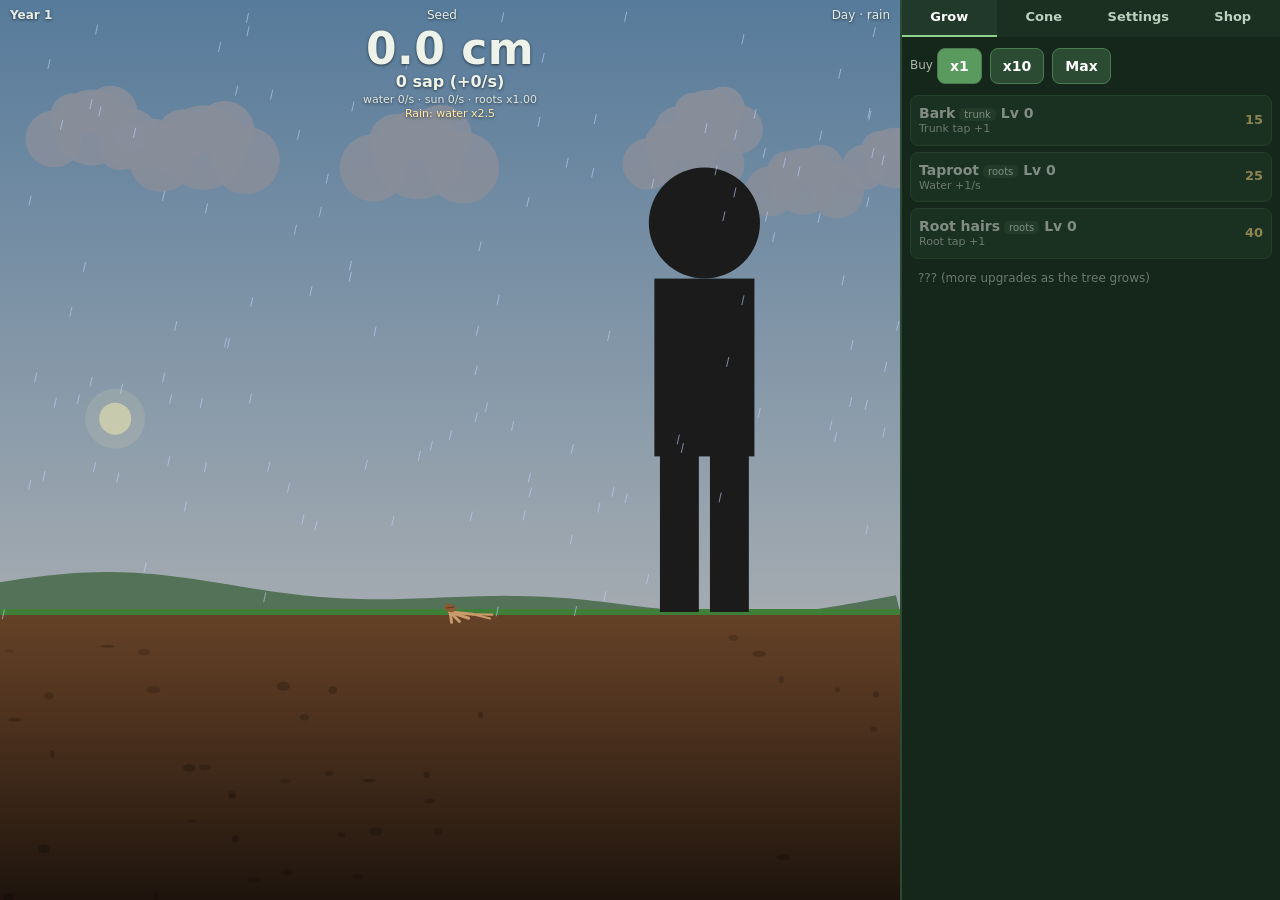
==== index.html @ 0aee3569 "Play build v0.1 (src 178bbb3)" ====
<!doctype html>
<html lang="en">
<head>
<meta charset="utf-8">
<meta name="viewport" content="width=device-width,initial-scale=1,maximum-scale=1,user-scalable=no,viewport-fit=cover">
<meta name="theme-color" content="#14331f">
<link rel="icon" href="data:,">
<title>Sequoia Idle (prototype)</title>
<style>
*{box-sizing:border-box;-webkit-tap-highlight-color:transparent}
html,body{margin:0;height:100%;background:#0e1a12;color:#eef3ea;font:14px/1.3 system-ui,-apple-system,Segoe UI,Roboto,sans-serif;overflow:hidden;overscroll-behavior:none}
#app{display:flex;flex-direction:column;height:100%;height:100dvh}
#stage{position:relative;flex:1 1 auto;min-height:0;touch-action:manipulation;user-select:none;-webkit-user-select:none}
#cv{position:absolute;inset:0;width:100%;height:100%;display:block;cursor:pointer}
#hud{position:absolute;left:0;right:0;top:0;padding:8px 10px calc(8px);padding-top:max(8px,env(safe-area-inset-top));pointer-events:none;text-shadow:0 1px 3px #0009;text-align:center}
#hud .row{display:flex;justify-content:space-between;gap:6px;font-size:12px;opacity:.95}
#height{font-size:34px;font-weight:800;letter-spacing:.5px;line-height:1.05;margin-top:2px}
#year{font-weight:700}
#sap{font-size:16px;font-weight:700}
#rates{font-size:11px;opacity:.9}
#tags{font-size:11px;color:#ffe9a8;min-height:14px}
#panel{flex:0 0 42%;max-height:42%;display:flex;flex-direction:column;background:#15261a;border-top:2px solid #2c4a31;min-height:0}
#tabs{display:flex;flex:0 0 auto}
#tabs button{flex:1;padding:9px 2px;border:0;background:#1b3021;color:#bcd0bd;font:inherit;font-weight:700;font-size:13px;border-bottom:2px solid transparent}
#tabs button.on{color:#fff;border-bottom-color:#8fd18f;background:#20392a}
.view{flex:1 1 auto;overflow-y:auto;padding:8px;display:none;-webkit-overflow-scrolling:touch}
.view.on{display:block}
.u{display:flex;align-items:center;gap:8px;width:100%;text-align:left;margin:0 0 6px;padding:8px;border-radius:8px;border:1px solid #33583a;background:#203a27;color:#eef3ea;font:inherit;touch-action:manipulation}
.u:disabled{opacity:.5}
.u .n{font-weight:700}
.u .d{font-size:11px;opacity:.8}
.u .m{flex:1;min-width:0}
.u .c{font-weight:700;color:#ffe08a;white-space:nowrap;text-align:right;font-size:13px}
.u .k{font-size:10px;padding:1px 5px;border-radius:5px;background:#2f5136;margin-left:4px;font-weight:400}
.lock{opacity:.4;font-size:12px;padding:6px 8px}
.btn{padding:8px 12px;border-radius:8px;border:1px solid #4b7a52;background:#2b4c33;color:#fff;font:inherit;font-weight:700;margin:3px 4px 3px 0;touch-action:manipulation}
.btn.on{background:#5a9a5f}
.seg{display:flex;gap:4px;margin-bottom:8px;align-items:center;flex-wrap:wrap}
textarea{width:100%;height:64px;background:#0f1d13;color:#dfe;border:1px solid #33583a;border-radius:6px;font:11px monospace}
.muted{opacity:.7;font-size:12px}
h3{margin:6px 0;font-size:14px}
label{display:flex;gap:8px;align-items:center;margin:6px 0}
#modal{position:fixed;inset:0;background:#0009;display:none;align-items:center;justify-content:center;z-index:9;padding:16px}
#modal .box{background:#1b3021;border:2px solid #4b7a52;border-radius:12px;padding:16px;max-width:320px;width:100%;text-align:center}
@media (min-width:900px){
 #app{flex-direction:row}
 #panel{flex:0 0 380px;max-height:none;border-top:0;border-left:2px solid #2c4a31}
 #height{font-size:44px}
}
@media (max-height:560px) and (max-width:899px){#panel{flex-basis:46%;max-height:46%}#height{font-size:26px}}
</style>
</head>
<body>
<div id="app">
 <div id="stage">
  <canvas id="cv"></canvas>
  <div id="hud">
   <div class="row"><span id="year">Year 1</span><span id="stg">Seed</span><span id="wx">Day</span></div>
   <div id="height">1 cm</div>
   <div id="sap">0</div>
   <div id="rates"></div>
   <div id="tags"></div>
  </div>
 </div>
 <div id="panel">
  <div id="tabs"><button data-t="grow" class="on">Grow</button><button data-t="cone">Cone</button><button data-t="set">Settings</button><button data-t="shop">Shop</button></div>
  <div class="view on" id="v-grow"></div>
  <div class="view" id="v-cone"></div>
  <div class="view" id="v-set"></div>
  <div class="view" id="v-shop"><h3>Shop</h3><p class="muted">Placeholder. No shop or ads in this build.</p></div>
 </div>
</div>
<div id="modal"><div class="box"><div id="mtext"></div><button class="btn" id="mok">OK</button></div></div>
<script src="main.js"></script>
</body>
</html>
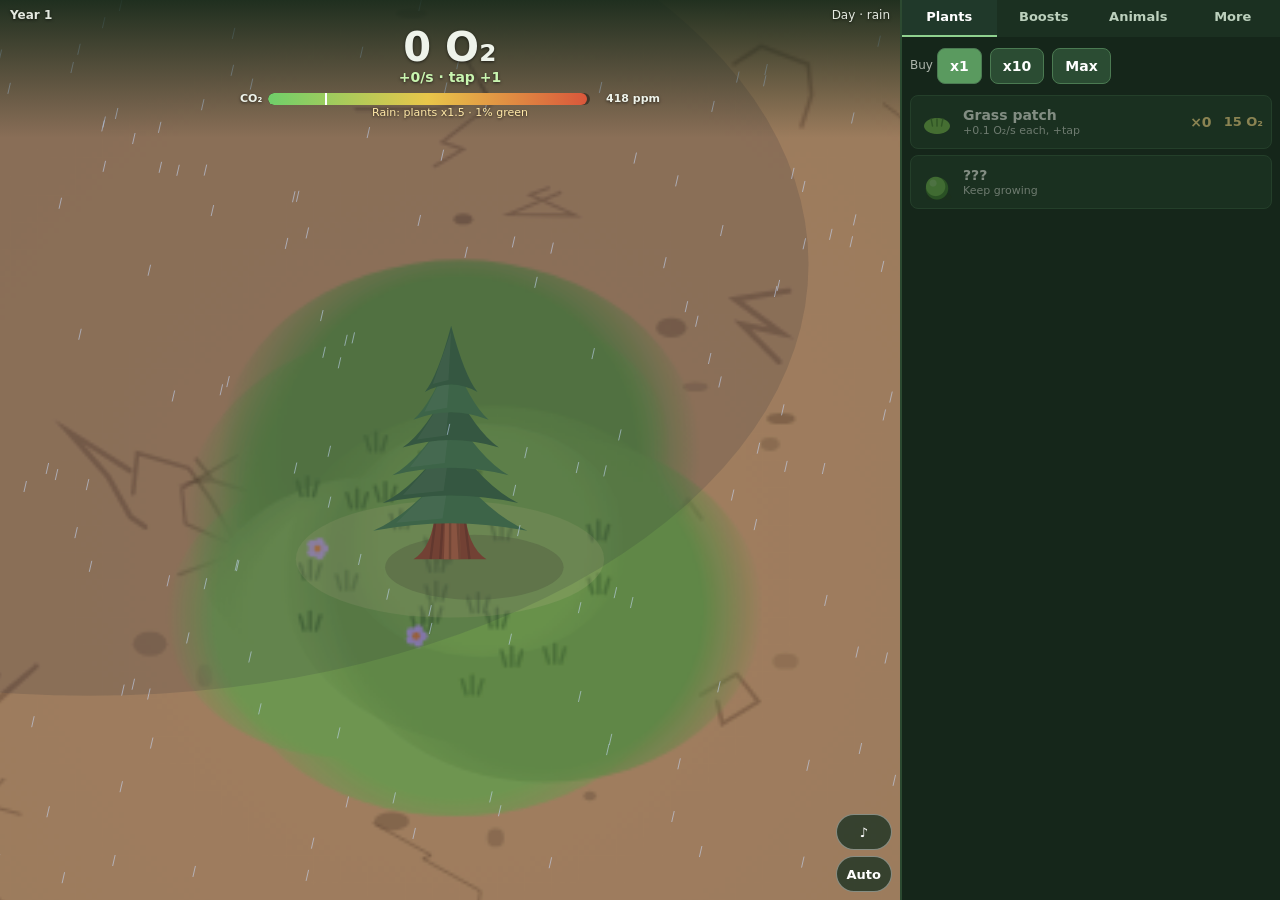
==== commit 5fb32aa2: "Play build v0.2 forest (src d348673)" ====
--- a/index.html
+++ b/index.html
@@ -5,16 +5,32 @@
 <meta name="viewport" content="width=device-width,initial-scale=1,maximum-scale=1,user-scalable=no,viewport-fit=cover">
 <meta name="theme-color" content="#14331f">
 <link rel="icon" href="data:,">
-<title>Sequoia Idle (prototype)</title>
+<title>Sequoia Idle v0.2 (prototype)</title>
 <style>
 *{box-sizing:border-box;-webkit-tap-highlight-color:transparent}
 html,body{margin:0;height:100%;background:#0e1a12;color:#eef3ea;font:14px/1.3 system-ui,-apple-system,Segoe UI,Roboto,sans-serif;overflow:hidden;overscroll-behavior:none}
 #app{display:flex;flex-direction:column;height:100%;height:100dvh}
 #stage{position:relative;flex:1 1 auto;min-height:0;touch-action:manipulation;user-select:none;-webkit-user-select:none}
-#cv{position:absolute;inset:0;width:100%;height:100%;display:block;cursor:pointer}
-#hud{position:absolute;left:0;right:0;top:0;padding:8px 10px calc(8px);padding-top:max(8px,env(safe-area-inset-top));pointer-events:none;text-shadow:0 1px 3px #0009;text-align:center}
+#cv{position:absolute;inset:0;width:100%;height:100%;display:block;cursor:pointer;touch-action:none}
+#hud{position:absolute;left:0;right:0;top:0;padding:8px 10px 18px;padding-top:max(8px,env(safe-area-inset-top));pointer-events:none;text-shadow:0 1px 3px #0009;text-align:center}
 #hud .row{display:flex;justify-content:space-between;gap:6px;font-size:12px;opacity:.95}
-#height{font-size:34px;font-weight:800;letter-spacing:.5px;line-height:1.05;margin-top:2px}
+#o2{font-size:32px;font-weight:900;line-height:1.05;margin-top:2px}
+#rate{font-size:14px;font-weight:700;color:#c9f5b0}
+#co2{display:flex;align-items:center;gap:6px;margin:6px auto 0;max-width:420px;font-size:11px;font-weight:800}
+#co2 .bar{position:relative;flex:1;height:12px;border-radius:6px;background:#0006;overflow:hidden}
+#co2f{position:absolute;left:0;top:0;bottom:0;border-radius:6px;background:linear-gradient(90deg,#6fcf6a,#e9c64a 50%,#d9573b)}
+#co2 .goal{position:absolute;left:0;top:0;bottom:0;width:2px;background:#fff}
+#ppm{min-width:64px;text-align:right}
+#btns{position:absolute;right:8px;bottom:8px;display:flex;flex-direction:column;gap:6px}
+.fb{min-width:44px;height:36px;border-radius:18px;border:1px solid #fff6;background:#1d3324cc;color:#fff;font:700 13px system-ui,sans-serif;padding:0 10px}
+.fb.off{opacity:.5;text-decoration:line-through}
+#toast{position:absolute;left:50%;top:38%;transform:translate(-50%,-50%) scale(.8);background:#1d3324ee;border:2px solid #ffe066;color:#ffe066;padding:10px 16px;border-radius:14px;font-weight:900;font-size:16px;opacity:0;transition:all .3s;pointer-events:none;text-align:center;white-space:nowrap}
+#toast.on{opacity:1;transform:translate(-50%,-50%) scale(1)}
+.u canvas{width:36px;height:36px;flex:0 0 36px}
+.u .cnt{font-weight:900;color:#ffe08a;margin-right:4px}
+.animal{display:flex;gap:8px;align-items:center;padding:6px 8px;border-radius:8px;background:#203a27;margin-bottom:6px}
+#hud{background:linear-gradient(#142819e6,#14281900)}
+
 #year{font-weight:700}
 #sap{font-size:16px;font-weight:700}
 #rates{font-size:11px;opacity:.9}
@@ -45,9 +61,9 @@
 @media (min-width:900px){
  #app{flex-direction:row}
  #panel{flex:0 0 380px;max-height:none;border-top:0;border-left:2px solid #2c4a31}
- #height{font-size:44px}
+ #o2{font-size:40px}
 }
-@media (max-height:560px) and (max-width:899px){#panel{flex-basis:46%;max-height:46%}#height{font-size:26px}}
+@media (max-height:560px) and (max-width:899px){#panel{flex-basis:46%;max-height:46%}#o2{font-size:24px}}
 </style>
 </head>
 <body>
@@ -55,19 +71,21 @@
  <div id="stage">
   <canvas id="cv"></canvas>
   <div id="hud">
-   <div class="row"><span id="year">Year 1</span><span id="stg">Seed</span><span id="wx">Day</span></div>
-   <div id="height">1 cm</div>
-   <div id="sap">0</div>
-   <div id="rates"></div>
+   <div class="row"><span id="year">Year 1</span><span id="wx">Day</span></div>
+   <div id="o2">0 O₂</div>
+   <div id="rate">+0/s</div>
+   <div id="co2"><span class="lbl">CO₂</span><div class="bar"><div id="co2f"></div><div class="goal"></div></div><span id="ppm">420</span></div>
    <div id="tags"></div>
   </div>
+  <div id="btns"><button id="b-mute" class="fb" aria-label="sound">♪</button><button id="b-zoom" class="fb">Auto</button></div>
+  <div id="toast"></div>
  </div>
  <div id="panel">
-  <div id="tabs"><button data-t="grow" class="on">Grow</button><button data-t="cone">Cone</button><button data-t="set">Settings</button><button data-t="shop">Shop</button></div>
-  <div class="view on" id="v-grow"></div>
-  <div class="view" id="v-cone"></div>
-  <div class="view" id="v-set"></div>
-  <div class="view" id="v-shop"><h3>Shop</h3><p class="muted">Placeholder. No shop or ads in this build.</p></div>
+  <div id="tabs"><button data-t="plants" class="on">Plants</button><button data-t="boosts">Boosts</button><button data-t="animals">Animals</button><button data-t="more">More</button></div>
+  <div class="view on" id="v-plants"></div>
+  <div class="view" id="v-boosts"></div>
+  <div class="view" id="v-animals"></div>
+  <div class="view" id="v-more"></div>
  </div>
 </div>
 <div id="modal"><div class="box"><div id="mtext"></div><button class="btn" id="mok">OK</button></div></div>
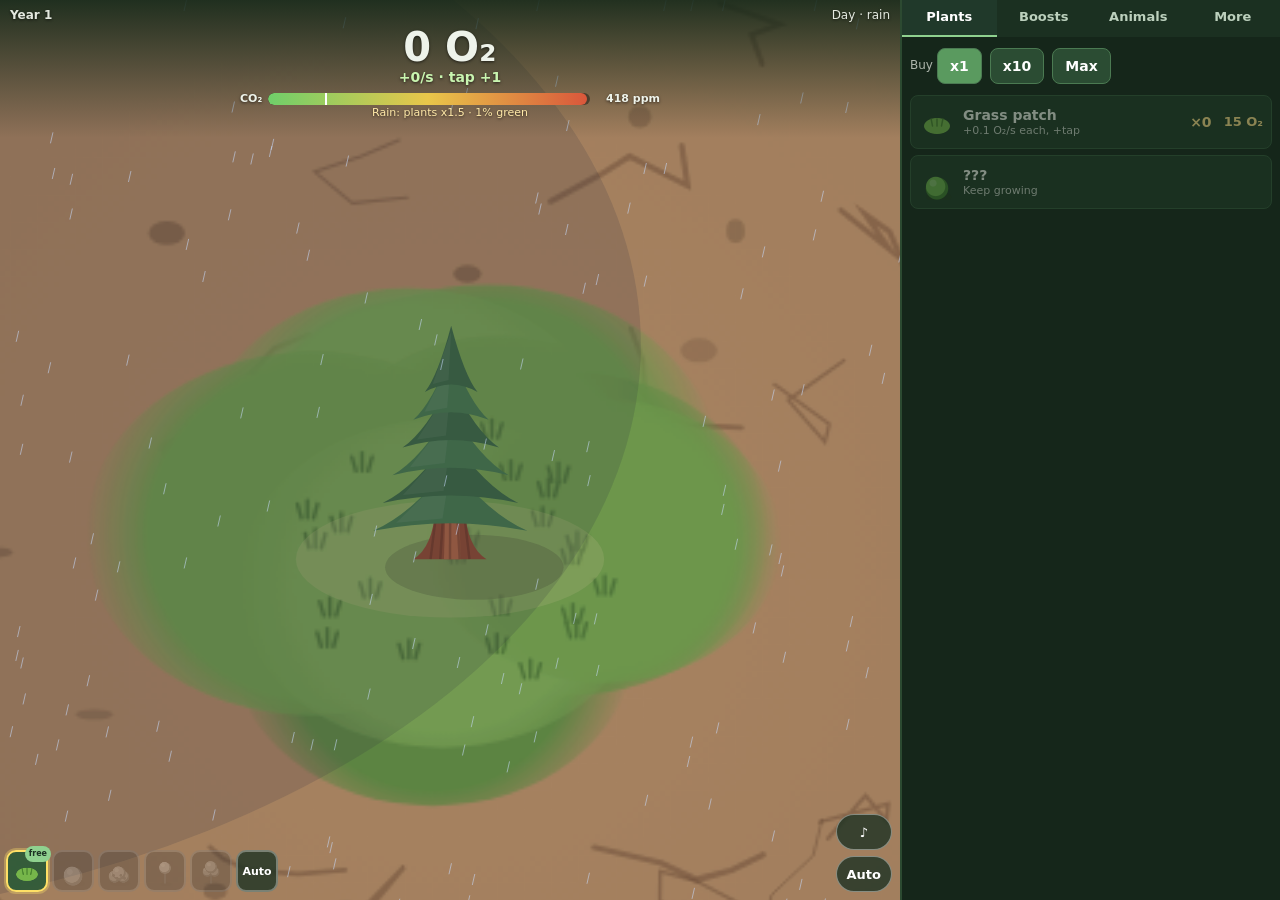
==== commit ec24f7bc: "Play build v0.3" ====
--- a/index.html
+++ b/index.html
@@ -5,7 +5,7 @@
 <meta name="viewport" content="width=device-width,initial-scale=1,maximum-scale=1,user-scalable=no,viewport-fit=cover">
 <meta name="theme-color" content="#14331f">
 <link rel="icon" href="data:,">
-<title>Sequoia Idle v0.2 (prototype)</title>
+<title>Sequoia Idle v0.3 (prototype)</title>
 <style>
 *{box-sizing:border-box;-webkit-tap-highlight-color:transparent}
 html,body{margin:0;height:100%;background:#0e1a12;color:#eef3ea;font:14px/1.3 system-ui,-apple-system,Segoe UI,Roboto,sans-serif;overflow:hidden;overscroll-behavior:none}
@@ -24,6 +24,14 @@
 #btns{position:absolute;right:8px;bottom:8px;display:flex;flex-direction:column;gap:6px}
 .fb{min-width:44px;height:36px;border-radius:18px;border:1px solid #fff6;background:#1d3324cc;color:#fff;font:700 13px system-ui,sans-serif;padding:0 10px}
 .fb.off{opacity:.5;text-decoration:line-through}
+#picker{position:absolute;left:6px;bottom:8px;right:64px;display:flex;gap:4px;flex-wrap:nowrap}
+.chip{position:relative;flex:0 1 42px;min-width:0;height:42px;border-radius:10px;border:2px solid #ffffff55;background:#1d3324cc;padding:2px;display:flex;align-items:center;justify-content:center;touch-action:manipulation}
+.chip canvas{width:30px;height:30px;max-width:100%}
+.chip.on{border-color:#ffe066;background:#2f5a38ee;box-shadow:0 0 0 2px #ffe06655}
+.chip.locked{opacity:.35;filter:grayscale(1)}
+.chip .auto{color:#fff;font:800 11px system-ui,sans-serif}
+.badge{position:absolute;top:-6px;right:-5px;min-width:16px;height:16px;padding:0 4px;border-radius:8px;background:#ffe066;color:#1d3324;font:900 10px/16px system-ui,sans-serif;text-align:center}
+.badge.free{background:#8fd18f;font-size:8px}
 #toast{position:absolute;left:50%;top:38%;transform:translate(-50%,-50%) scale(.8);background:#1d3324ee;border:2px solid #ffe066;color:#ffe066;padding:10px 16px;border-radius:14px;font-weight:900;font-size:16px;opacity:0;transition:all .3s;pointer-events:none;text-align:center;white-space:nowrap}
 #toast.on{opacity:1;transform:translate(-50%,-50%) scale(1)}
 .u canvas{width:36px;height:36px;flex:0 0 36px}
@@ -79,6 +87,7 @@
   </div>
   <div id="btns"><button id="b-mute" class="fb" aria-label="sound">♪</button><button id="b-zoom" class="fb">Auto</button></div>
   <div id="toast"></div>
+  <div id="picker"></div>
  </div>
  <div id="panel">
   <div id="tabs"><button data-t="plants" class="on">Plants</button><button data-t="boosts">Boosts</button><button data-t="animals">Animals</button><button data-t="more">More</button></div>
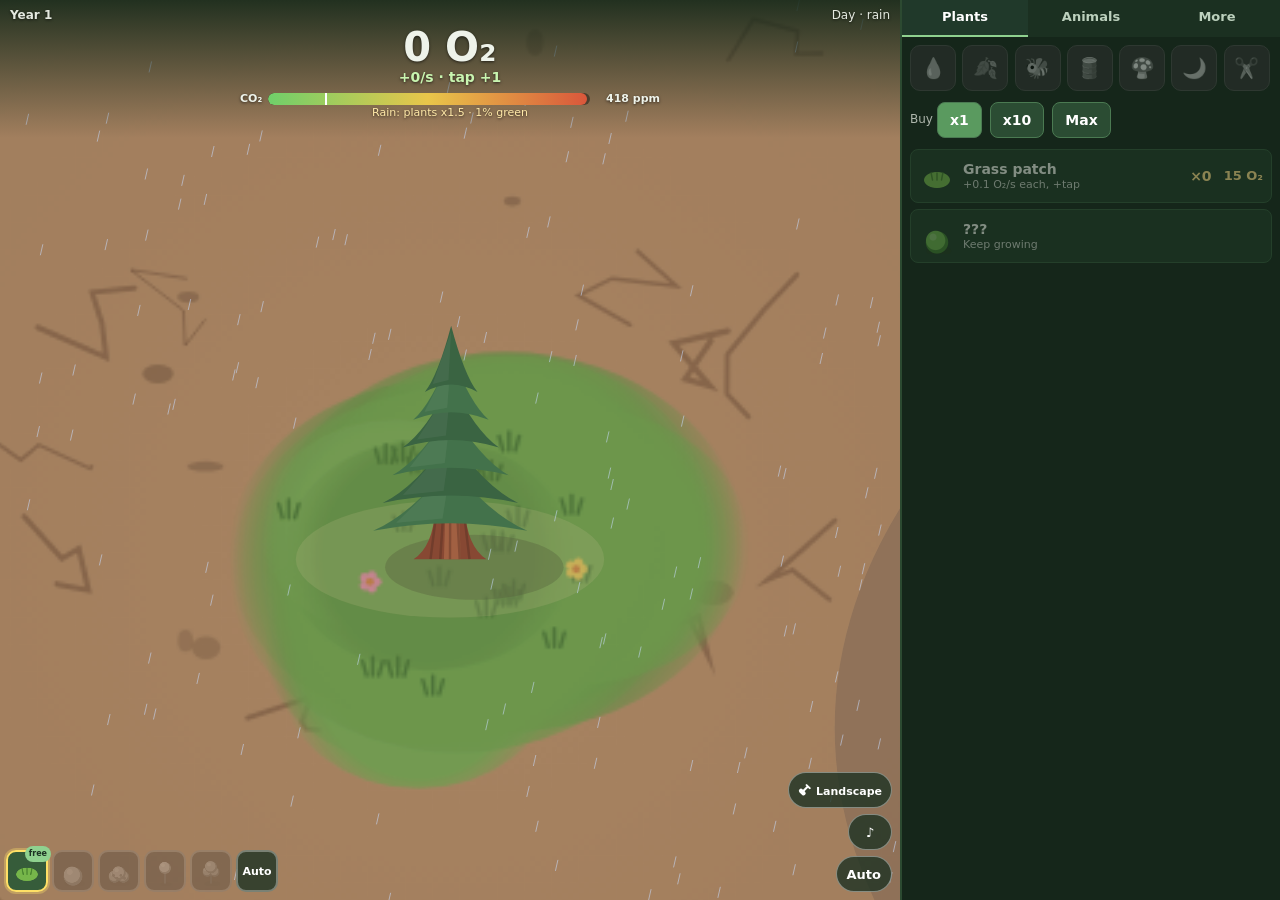
==== commit 84761bc8: "Play build v0.4" ====
--- a/index.html
+++ b/index.html
@@ -5,7 +5,7 @@
 <meta name="viewport" content="width=device-width,initial-scale=1,maximum-scale=1,user-scalable=no,viewport-fit=cover">
 <meta name="theme-color" content="#14331f">
 <link rel="icon" href="data:,">
-<title>Sequoia Idle v0.3 (prototype)</title>
+<title>Sequoia Idle v0.4 (prototype)</title>
 <style>
 *{box-sizing:border-box;-webkit-tap-highlight-color:transparent}
 html,body{margin:0;height:100%;background:#0e1a12;color:#eef3ea;font:14px/1.3 system-ui,-apple-system,Segoe UI,Roboto,sans-serif;overflow:hidden;overscroll-behavior:none}
@@ -21,7 +21,9 @@
 #co2f{position:absolute;left:0;top:0;bottom:0;border-radius:6px;background:linear-gradient(90deg,#6fcf6a,#e9c64a 50%,#d9573b)}
 #co2 .goal{position:absolute;left:0;top:0;bottom:0;width:2px;background:#fff}
 #ppm{min-width:64px;text-align:right}
-#btns{position:absolute;right:8px;bottom:8px;display:flex;flex-direction:column;gap:6px}
+#btns{position:absolute;right:8px;bottom:8px;display:flex;flex-direction:column;align-items:flex-end;gap:6px}
+#b-land{font-size:11px;padding:0 9px}
+@media (max-width:360px){#b-land .lt{display:none}}
 .fb{min-width:44px;height:36px;border-radius:18px;border:1px solid #fff6;background:#1d3324cc;color:#fff;font:700 13px system-ui,sans-serif;padding:0 10px}
 .fb.off{opacity:.5;text-decoration:line-through}
 #picker{position:absolute;left:6px;bottom:8px;right:64px;display:flex;gap:4px;flex-wrap:nowrap}
@@ -32,6 +34,17 @@
 .chip .auto{color:#fff;font:800 11px system-ui,sans-serif}
 .badge{position:absolute;top:-6px;right:-5px;min-width:16px;height:16px;padding:0 4px;border-radius:8px;background:#ffe066;color:#1d3324;font:900 10px/16px system-ui,sans-serif;text-align:center}
 .badge.free{background:#8fd18f;font-size:8px}
+.fb.on{background:#c98a3a;border-color:#ffe066}
+#banner{position:absolute;left:8px;right:8px;top:calc(50% - 14px);top:auto;bottom:60px;text-align:center;background:#c98a3aee;color:#fff;font:800 13px system-ui,sans-serif;padding:7px 10px;border-radius:10px;pointer-events:none}
+.boostrow{display:grid;grid-template-columns:repeat(7,1fr);gap:4px;margin-bottom:8px}
+.bz{position:relative;aspect-ratio:1;max-height:46px;border-radius:10px;border:1px solid #33583a;background:#203a27;padding:0;font-size:20px;filter:grayscale(1);opacity:.45;touch-action:manipulation}
+.bz.can{filter:none;opacity:1;border-color:#ffe066;box-shadow:0 0 0 1px #ffe06688}
+.bz.own{filter:none;opacity:.6;background:#16281b}
+.bz .ck{display:none;position:absolute;right:2px;bottom:0;font-size:11px;color:#8fd18f;font-weight:900}
+.bz.own .ck{display:block}
+#panel{position:relative}
+#tip{position:fixed;z-index:8;width:180px;background:#10221a;border:2px solid #ffe066;border-radius:10px;padding:8px;font-size:12px;color:#eef3ea}
+#tip .cost{color:#ffe08a;font-weight:800;margin:4px 0}
 #toast{position:absolute;left:50%;top:38%;transform:translate(-50%,-50%) scale(.8);background:#1d3324ee;border:2px solid #ffe066;color:#ffe066;padding:10px 16px;border-radius:14px;font-weight:900;font-size:16px;opacity:0;transition:all .3s;pointer-events:none;text-align:center;white-space:nowrap}
 #toast.on{opacity:1;transform:translate(-50%,-50%) scale(1)}
 .u canvas{width:36px;height:36px;flex:0 0 36px}
@@ -85,18 +98,19 @@
    <div id="co2"><span class="lbl">CO₂</span><div class="bar"><div id="co2f"></div><div class="goal"></div></div><span id="ppm">420</span></div>
    <div id="tags"></div>
   </div>
-  <div id="btns"><button id="b-mute" class="fb" aria-label="sound">♪</button><button id="b-zoom" class="fb">Auto</button></div>
+  <div id="banner" style="display:none">Landscaping: drag a plant to move it</div>
+  <div id="btns"><button id="b-land" class="fb" aria-label="Landscape"><svg width="14" height="14" viewBox="0 0 16 16" style="vertical-align:-2px"><path d="M10 1l5 5-2 1-1.5-1.5-4 4 .8.8a2.5 2.5 0 01-3.5 3.5L1.5 10.5A2.5 2.5 0 015 7l.8.8 4-4L8.3 2.3z" fill="currentColor"/></svg><span class="lt"> Landscape</span></button><button id="b-mute" class="fb" aria-label="sound">♪</button><button id="b-zoom" class="fb">Auto</button></div>
   <div id="toast"></div>
   <div id="picker"></div>
  </div>
  <div id="panel">
-  <div id="tabs"><button data-t="plants" class="on">Plants</button><button data-t="boosts">Boosts</button><button data-t="animals">Animals</button><button data-t="more">More</button></div>
+  <div id="tabs"><button data-t="plants" class="on">Plants</button><button data-t="animals">Animals</button><button data-t="more">More</button></div>
   <div class="view on" id="v-plants"></div>
-  <div class="view" id="v-boosts"></div>
   <div class="view" id="v-animals"></div>
   <div class="view" id="v-more"></div>
  </div>
 </div>
+<div id="tip" style="display:none"></div>
 <div id="modal"><div class="box"><div id="mtext"></div><button class="btn" id="mok">OK</button></div></div>
 <script src="main.js"></script>
 </body>
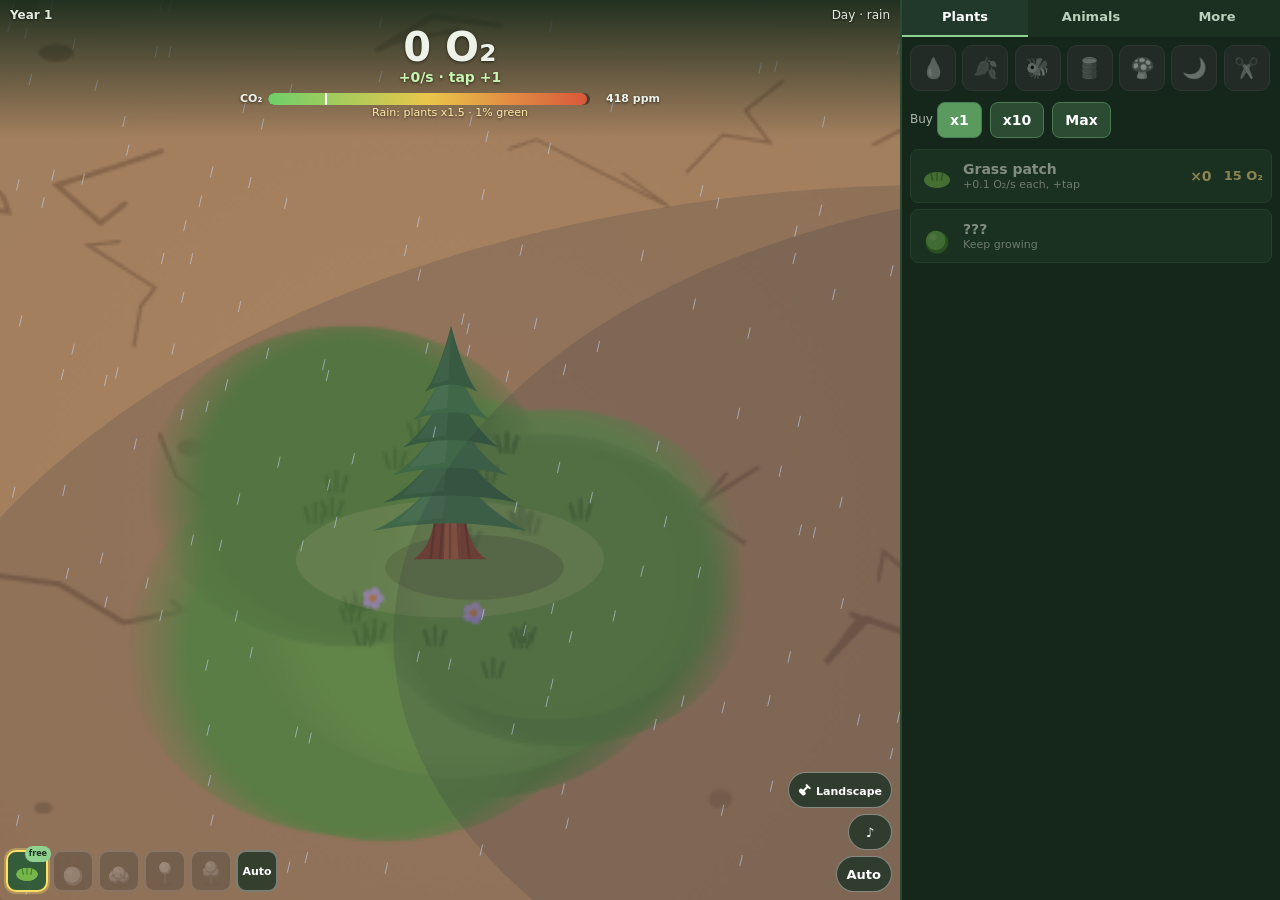
==== commit f1b45253: "v0.5" ====
--- a/index.html
+++ b/index.html
@@ -5,7 +5,7 @@
 <meta name="viewport" content="width=device-width,initial-scale=1,maximum-scale=1,user-scalable=no,viewport-fit=cover">
 <meta name="theme-color" content="#14331f">
 <link rel="icon" href="data:,">
-<title>Sequoia Idle v0.4 (prototype)</title>
+<title>Sequoia Idle v0.5 (prototype)</title>
 <style>
 *{box-sizing:border-box;-webkit-tap-highlight-color:transparent}
 html,body{margin:0;height:100%;background:#0e1a12;color:#eef3ea;font:14px/1.3 system-ui,-apple-system,Segoe UI,Roboto,sans-serif;overflow:hidden;overscroll-behavior:none}
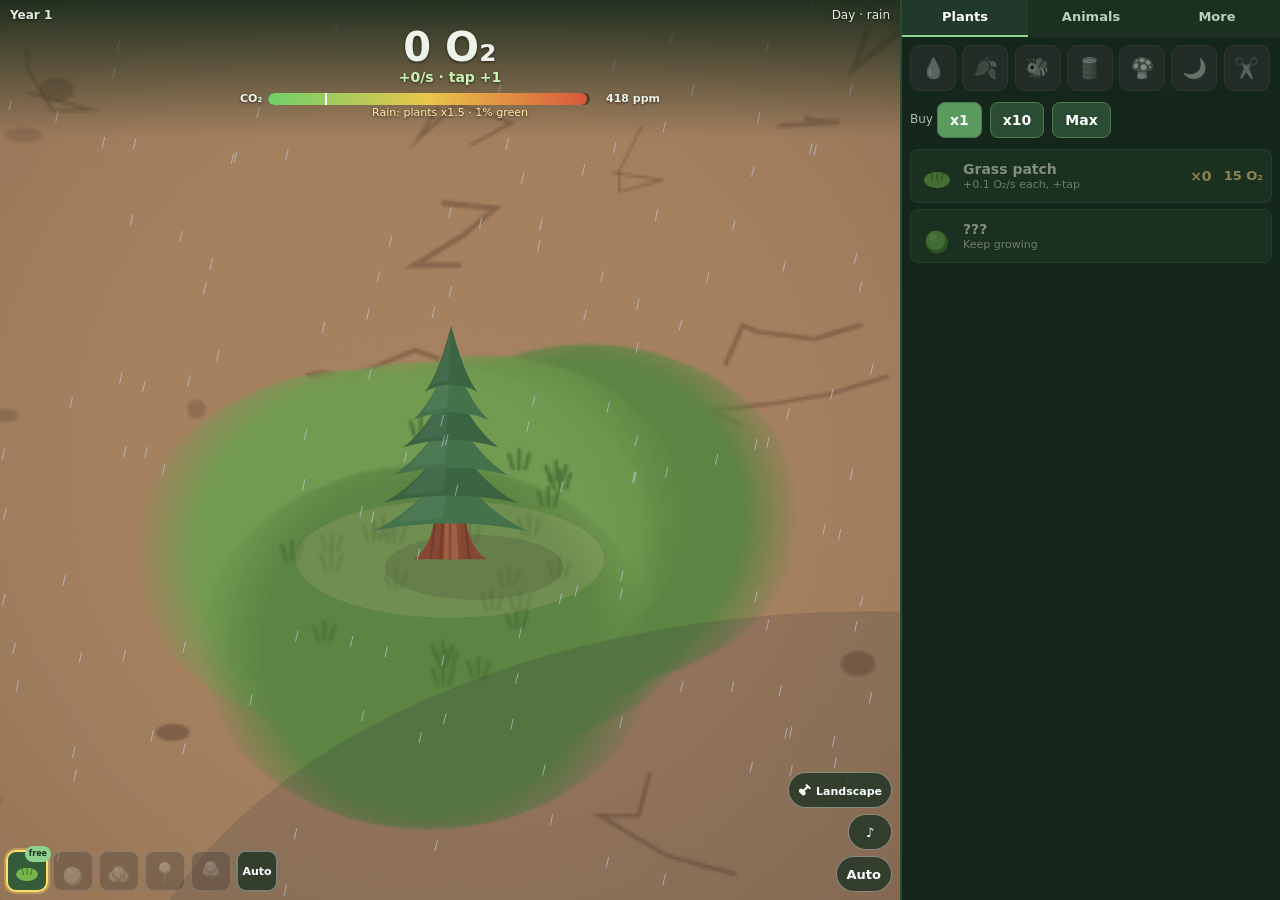
==== commit b0da8278: "v0.6" ====
--- a/index.html
+++ b/index.html
@@ -5,7 +5,7 @@
 <meta name="viewport" content="width=device-width,initial-scale=1,maximum-scale=1,user-scalable=no,viewport-fit=cover">
 <meta name="theme-color" content="#14331f">
 <link rel="icon" href="data:,">
-<title>Sequoia Idle v0.5 (prototype)</title>
+<title>Sequoia Idle v0.6 (prototype)</title>
 <style>
 *{box-sizing:border-box;-webkit-tap-highlight-color:transparent}
 html,body{margin:0;height:100%;background:#0e1a12;color:#eef3ea;font:14px/1.3 system-ui,-apple-system,Segoe UI,Roboto,sans-serif;overflow:hidden;overscroll-behavior:none}
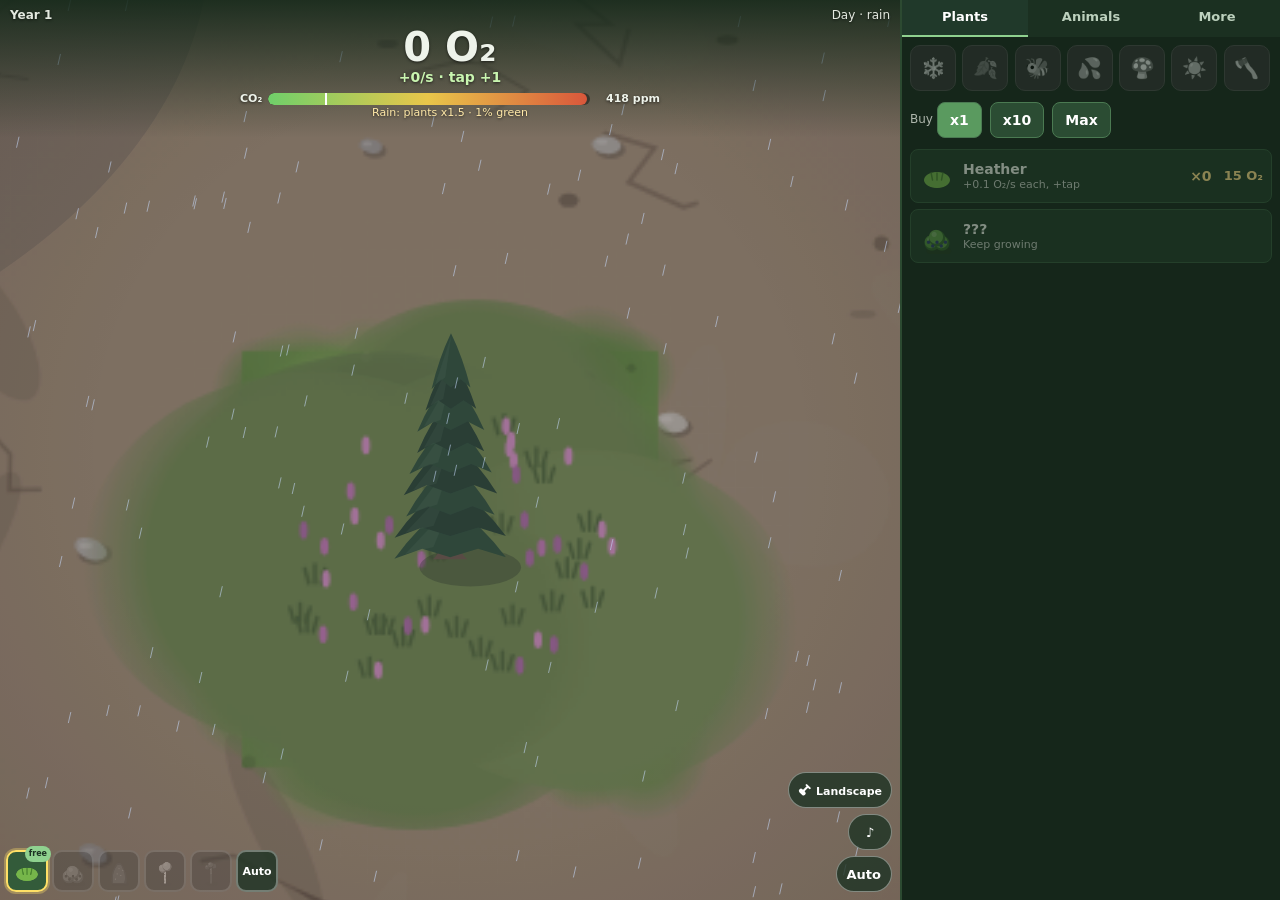
==== commit d1bb4c46: "v0.7" ====
--- a/index.html
+++ b/index.html
@@ -5,7 +5,7 @@
 <meta name="viewport" content="width=device-width,initial-scale=1,maximum-scale=1,user-scalable=no,viewport-fit=cover">
 <meta name="theme-color" content="#14331f">
 <link rel="icon" href="data:,">
-<title>Sequoia Idle v0.6 (prototype)</title>
+<title>Forest Cats (working title) v0.7 (prototype)</title>
 <style>
 *{box-sizing:border-box;-webkit-tap-highlight-color:transparent}
 html,body{margin:0;height:100%;background:#0e1a12;color:#eef3ea;font:14px/1.3 system-ui,-apple-system,Segoe UI,Roboto,sans-serif;overflow:hidden;overscroll-behavior:none}
